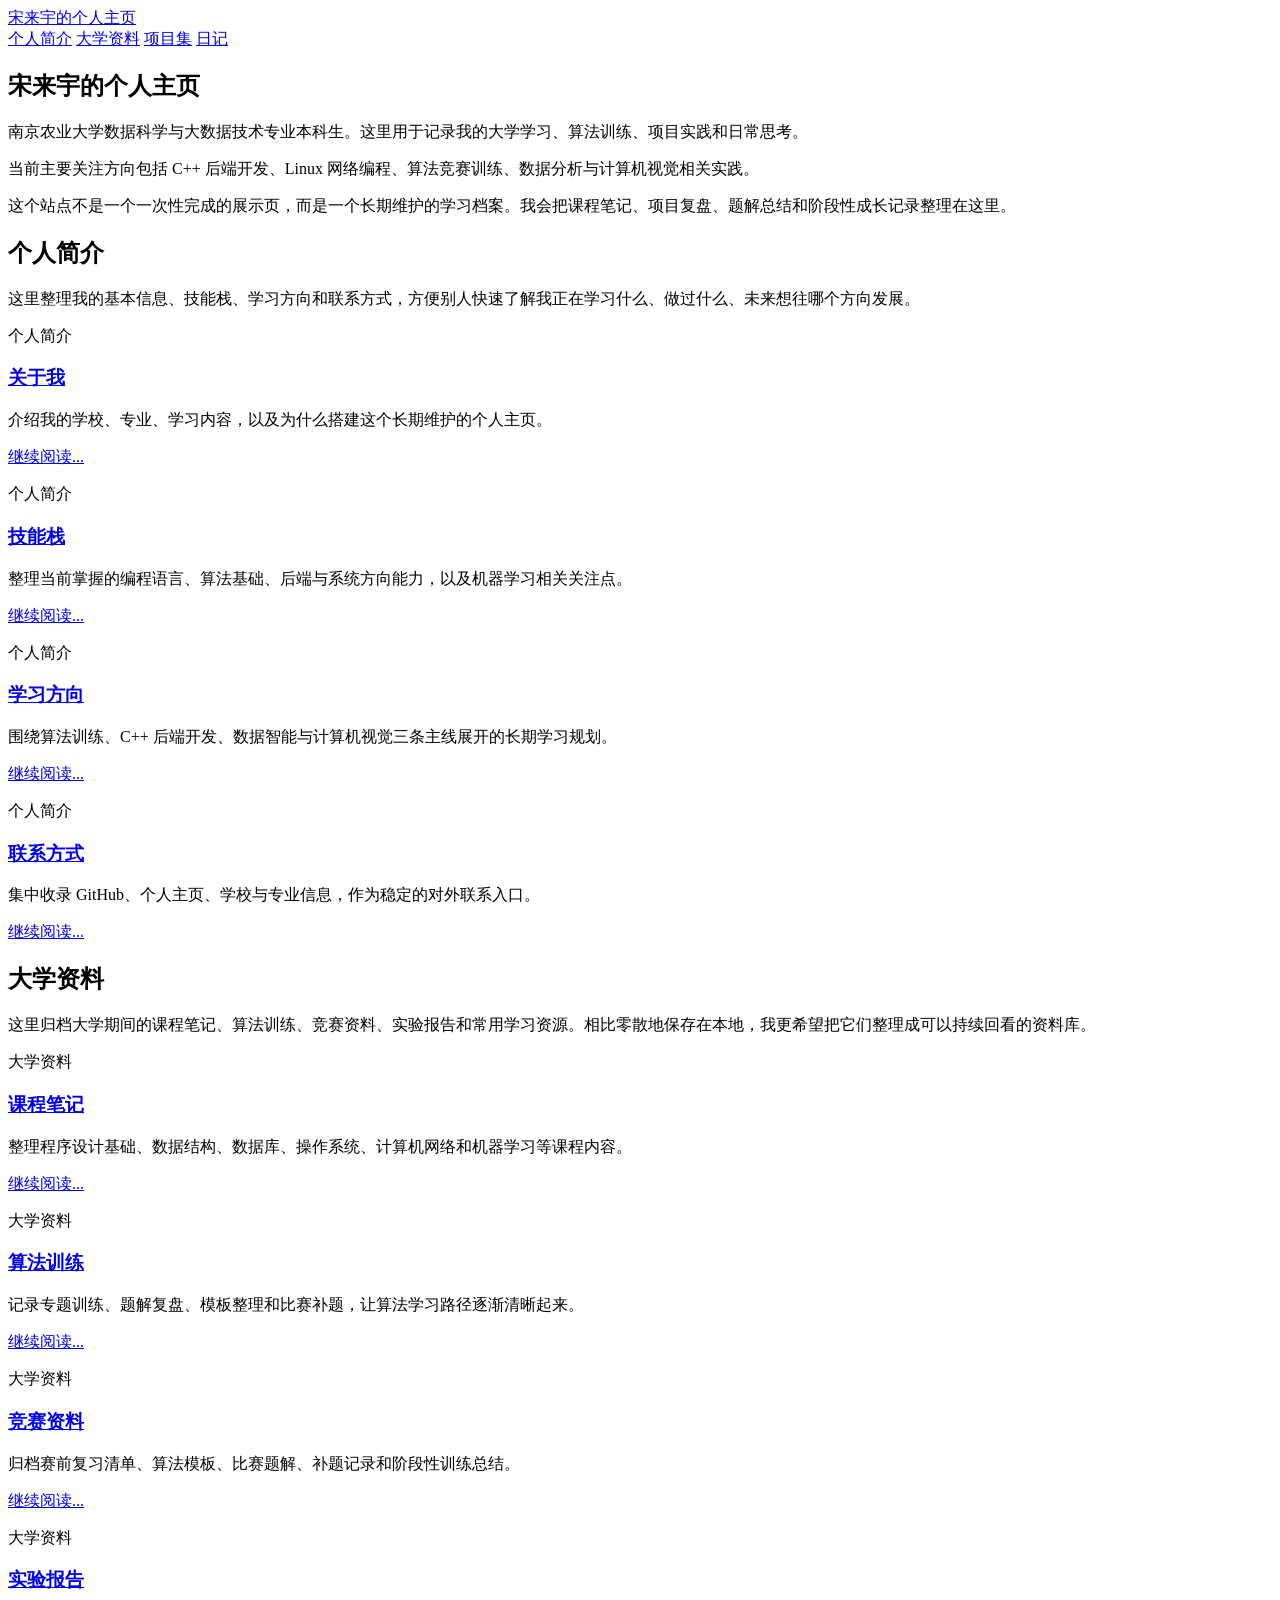
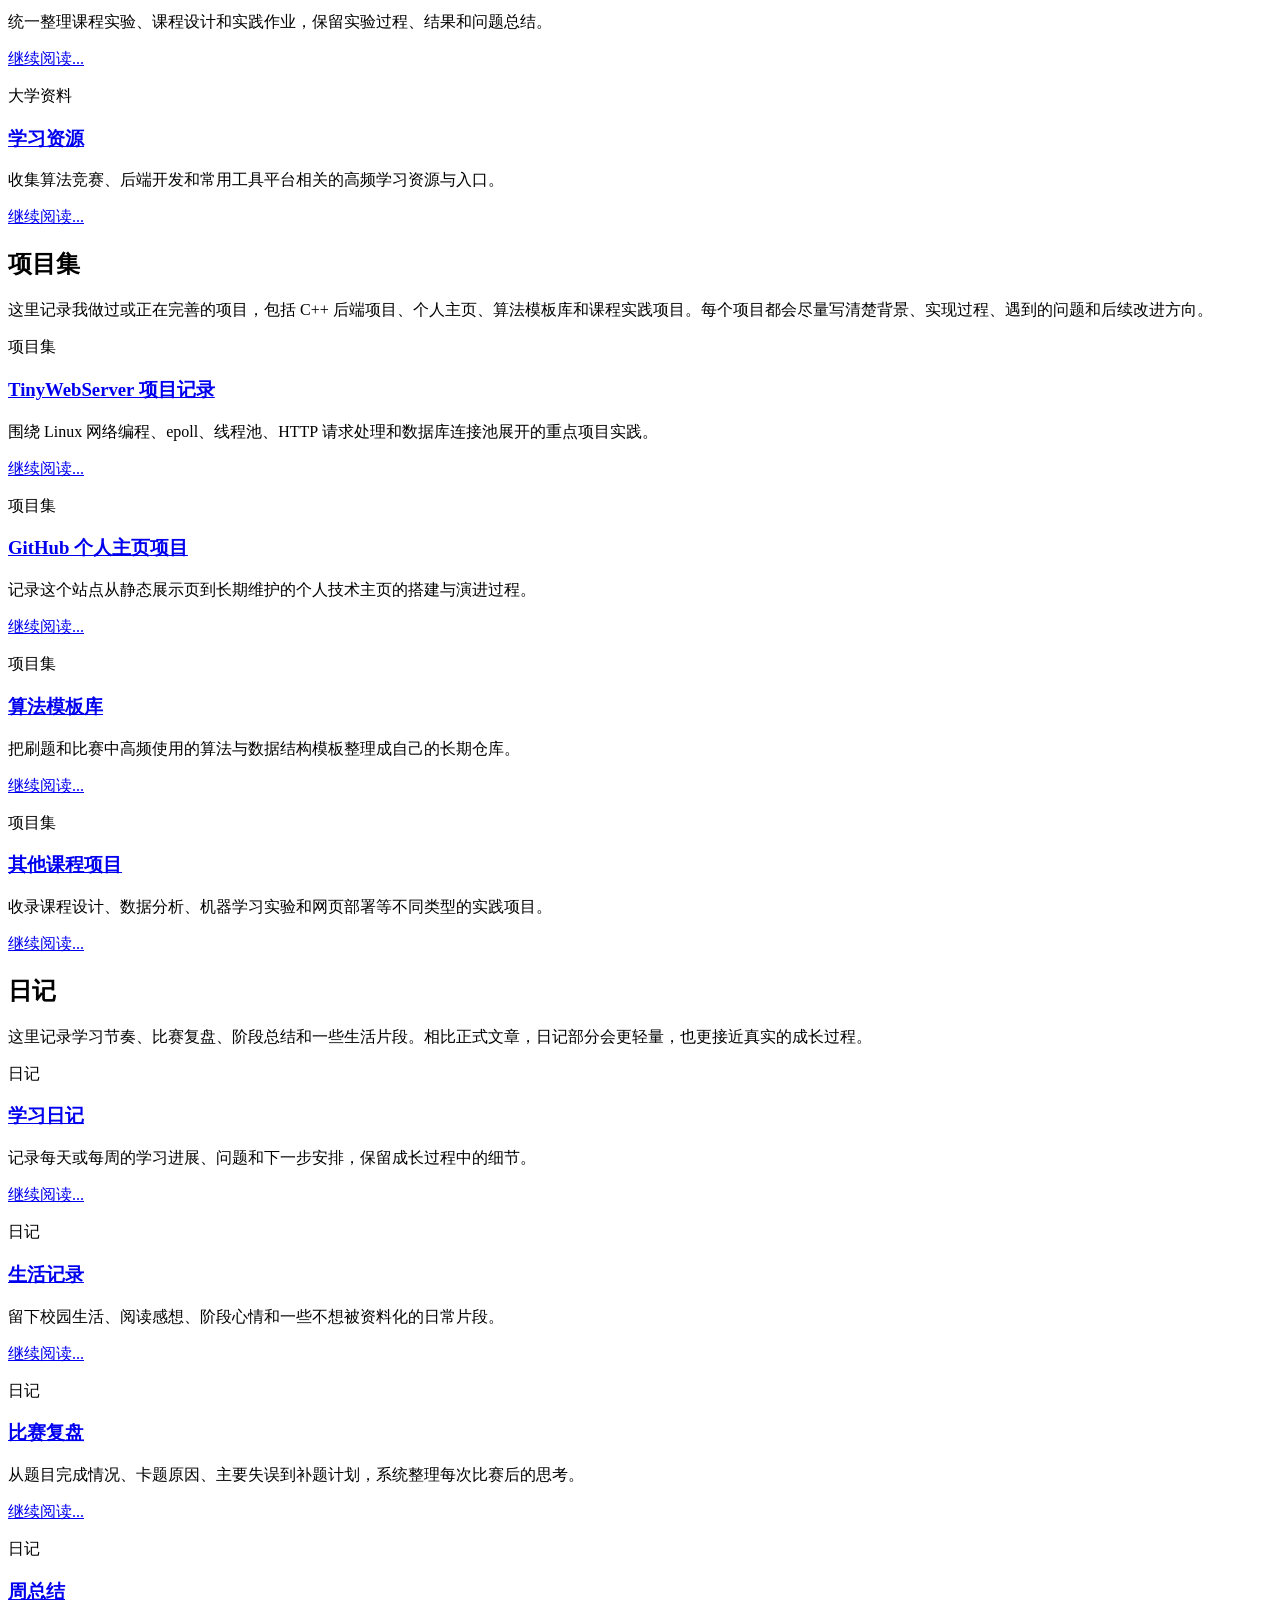
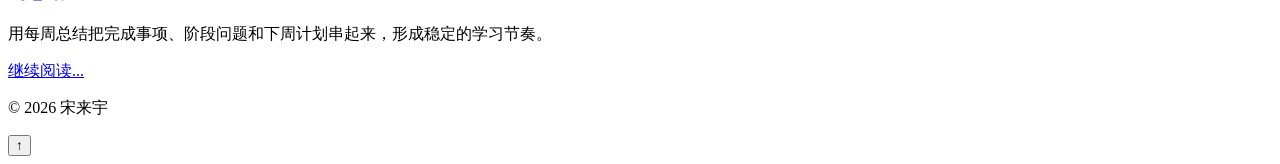
==== index.html @ f0910a73 "Update index.html" ====
<!doctype html>
<html lang="zh-CN">
<head>
  <meta charset="UTF-8" />
  <meta name="viewport" content="width=device-width, initial-scale=1.0" />
  <meta
    name="description"
    content="宋来宇的个人主页，整理个人简介、大学资料、项目集与日记文章。"
  />
  <title>宋来宇的个人主页</title>
  <link rel="preconnect" href="https://fonts.googleapis.com" />
  <link rel="preconnect" href="https://fonts.gstatic.com" crossorigin />
  <link
    href="https://fonts.googleapis.com/css2?family=IBM+Plex+Sans:wght@400;500;600;700&family=Noto+Sans+SC:wght@400;500;700&display=swap"
    rel="stylesheet"
  />
  <link rel="stylesheet" href="./styles.css" />
</head>
<body>
  <header class="page-header">
    <div class="topbar">
      <a class="site-brand" href="./index.html">宋来宇的个人主页</a>
      <nav class="site-nav" aria-label="主导航">
        <a href="#about">个人简介</a>
        <a href="#college">大学资料</a>
        <a href="#projects">项目集</a>
        <a href="#diary">日记</a>
      </nav>
    </div>
  </header>

  <main class="home-page">
    <section class="intro-panel">
      <h1>宋来宇的个人主页</h1>
      <p>
        南京农业大学数据科学与大数据技术专业本科生。这里用于记录我的大学学习、算法训练、项目实践和日常思考。
      </p>
      <p>
        当前主要关注方向包括 C++ 后端开发、Linux 网络编程、算法竞赛训练、数据分析与计算机视觉相关实践。
      </p>
      <p>
        这个站点不是一个一次性完成的展示页，而是一个长期维护的学习档案。我会把课程笔记、项目复盘、题解总结和阶段性成长记录整理在这里。
      </p>
    </section>

    <section class="archive-section" id="about">
      <div class="section-intro">
        <h2>个人简介</h2>
        <p>
          这里整理我的基本信息、技能栈、学习方向和联系方式，方便别人快速了解我正在学习什么、做过什么、未来想往哪个方向发展。
        </p>
      </div>

      <div class="post-list">
        <article class="post-item">
          <p class="post-meta">个人简介</p>
          <h3><a href="./posts/about/about-me.html">关于我</a></h3>
          <p>介绍我的学校、专业、学习内容，以及为什么搭建这个长期维护的个人主页。</p>
          <a class="read-more" href="./posts/about/about-me.html">继续阅读...</a>
        </article>
        <article class="post-item">
          <p class="post-meta">个人简介</p>
          <h3><a href="./posts/about/skills.html">技能栈</a></h3>
          <p>整理当前掌握的编程语言、算法基础、后端与系统方向能力，以及机器学习相关关注点。</p>
          <a class="read-more" href="./posts/about/skills.html">继续阅读...</a>
        </article>
        <article class="post-item">
          <p class="post-meta">个人简介</p>
          <h3><a href="./posts/about/study-focus.html">学习方向</a></h3>
          <p>围绕算法训练、C++ 后端开发、数据智能与计算机视觉三条主线展开的长期学习规划。</p>
          <a class="read-more" href="./posts/about/study-focus.html">继续阅读...</a>
        </article>
        <article class="post-item">
          <p class="post-meta">个人简介</p>
          <h3><a href="./posts/about/contact.html">联系方式</a></h3>
          <p>集中收录 GitHub、个人主页、学校与专业信息，作为稳定的对外联系入口。</p>
          <a class="read-more" href="./posts/about/contact.html">继续阅读...</a>
        </article>
      </div>
    </section>

    <section class="archive-section" id="college">
      <div class="section-intro">
        <h2>大学资料</h2>
        <p>
          这里归档大学期间的课程笔记、算法训练、竞赛资料、实验报告和常用学习资源。相比零散地保存在本地，我更希望把它们整理成可以持续回看的资料库。
        </p>
      </div>

      <div class="post-list">
        <article class="post-item">
          <p class="post-meta">大学资料</p>
          <h3><a href="./posts/college/course-notes.html">课程笔记</a></h3>
          <p>整理程序设计基础、数据结构、数据库、操作系统、计算机网络和机器学习等课程内容。</p>
          <a class="read-more" href="./posts/college/course-notes.html">继续阅读...</a>
        </article>
        <article class="post-item">
          <p class="post-meta">大学资料</p>
          <h3><a href="./posts/college/algorithm-training.html">算法训练</a></h3>
          <p>记录专题训练、题解复盘、模板整理和比赛补题，让算法学习路径逐渐清晰起来。</p>
          <a class="read-more" href="./posts/college/algorithm-training.html">继续阅读...</a>
        </article>
        <article class="post-item">
          <p class="post-meta">大学资料</p>
          <h3><a href="./posts/college/contest-notes.html">竞赛资料</a></h3>
          <p>归档赛前复习清单、算法模板、比赛题解、补题记录和阶段性训练总结。</p>
          <a class="read-more" href="./posts/college/contest-notes.html">继续阅读...</a>
        </article>
        <article class="post-item">
          <p class="post-meta">大学资料</p>
          <h3><a href="./posts/college/lab-reports.html">实验报告</a></h3>
          <p>统一整理课程实验、课程设计和实践作业，保留实验过程、结果和问题总结。</p>
          <a class="read-more" href="./posts/college/lab-reports.html">继续阅读...</a>
        </article>
        <article class="post-item">
          <p class="post-meta">大学资料</p>
          <h3><a href="./posts/college/resources.html">学习资源</a></h3>
          <p>收集算法竞赛、后端开发和常用工具平台相关的高频学习资源与入口。</p>
          <a class="read-more" href="./posts/college/resources.html">继续阅读...</a>
        </article>
      </div>
    </section>

    <section class="archive-section" id="projects">
      <div class="section-intro">
        <h2>项目集</h2>
        <p>
          这里记录我做过或正在完善的项目，包括 C++ 后端项目、个人主页、算法模板库和课程实践项目。每个项目都会尽量写清楚背景、实现过程、遇到的问题和后续改进方向。
        </p>
      </div>

      <div class="post-list">
        <article class="post-item">
          <p class="post-meta">项目集</p>
          <h3><a href="./posts/projects/tinywebserver.html">TinyWebServer 项目记录</a></h3>
          <p>围绕 Linux 网络编程、epoll、线程池、HTTP 请求处理和数据库连接池展开的重点项目实践。</p>
          <a class="read-more" href="./posts/projects/tinywebserver.html">继续阅读...</a>
        </article>
        <article class="post-item">
          <p class="post-meta">项目集</p>
          <h3><a href="./posts/projects/github-homepage.html">GitHub 个人主页项目</a></h3>
          <p>记录这个站点从静态展示页到长期维护的个人技术主页的搭建与演进过程。</p>
          <a class="read-more" href="./posts/projects/github-homepage.html">继续阅读...</a>
        </article>
        <article class="post-item">
          <p class="post-meta">项目集</p>
          <h3><a href="./posts/projects/algorithm-template.html">算法模板库</a></h3>
          <p>把刷题和比赛中高频使用的算法与数据结构模板整理成自己的长期仓库。</p>
          <a class="read-more" href="./posts/projects/algorithm-template.html">继续阅读...</a>
        </article>
        <article class="post-item">
          <p class="post-meta">项目集</p>
          <h3><a href="./posts/projects/coursework.html">其他课程项目</a></h3>
          <p>收录课程设计、数据分析、机器学习实验和网页部署等不同类型的实践项目。</p>
          <a class="read-more" href="./posts/projects/coursework.html">继续阅读...</a>
        </article>
      </div>
    </section>

    <section class="archive-section" id="diary">
      <div class="section-intro">
        <h2>日记</h2>
        <p>
          这里记录学习节奏、比赛复盘、阶段总结和一些生活片段。相比正式文章，日记部分会更轻量，也更接近真实的成长过程。
        </p>
      </div>

      <div class="post-list">
        <article class="post-item">
          <p class="post-meta">日记</p>
          <h3><a href="./posts/diary/study-log.html">学习日记</a></h3>
          <p>记录每天或每周的学习进展、问题和下一步安排，保留成长过程中的细节。</p>
          <a class="read-more" href="./posts/diary/study-log.html">继续阅读...</a>
        </article>
        <article class="post-item">
          <p class="post-meta">日记</p>
          <h3><a href="./posts/diary/life.html">生活记录</a></h3>
          <p>留下校园生活、阅读感想、阶段心情和一些不想被资料化的日常片段。</p>
          <a class="read-more" href="./posts/diary/life.html">继续阅读...</a>
        </article>
        <article class="post-item">
          <p class="post-meta">日记</p>
          <h3><a href="./posts/diary/contest-review.html">比赛复盘</a></h3>
          <p>从题目完成情况、卡题原因、主要失误到补题计划，系统整理每次比赛后的思考。</p>
          <a class="read-more" href="./posts/diary/contest-review.html">继续阅读...</a>
        </article>
        <article class="post-item">
          <p class="post-meta">日记</p>
          <h3><a href="./posts/diary/weekly-summary.html">周总结</a></h3>
          <p>用每周总结把完成事项、阶段问题和下周计划串起来，形成稳定的学习节奏。</p>
          <a class="read-more" href="./posts/diary/weekly-summary.html">继续阅读...</a>
        </article>
      </div>
    </section>
  </main>

  <footer class="page-footer">
    <p>&copy; 2026 宋来宇</p>
  </footer>

  <button class="back-top" type="button" aria-label="返回顶部">↑</button>
  <script src="./script.js"></script>
</body>
</html>
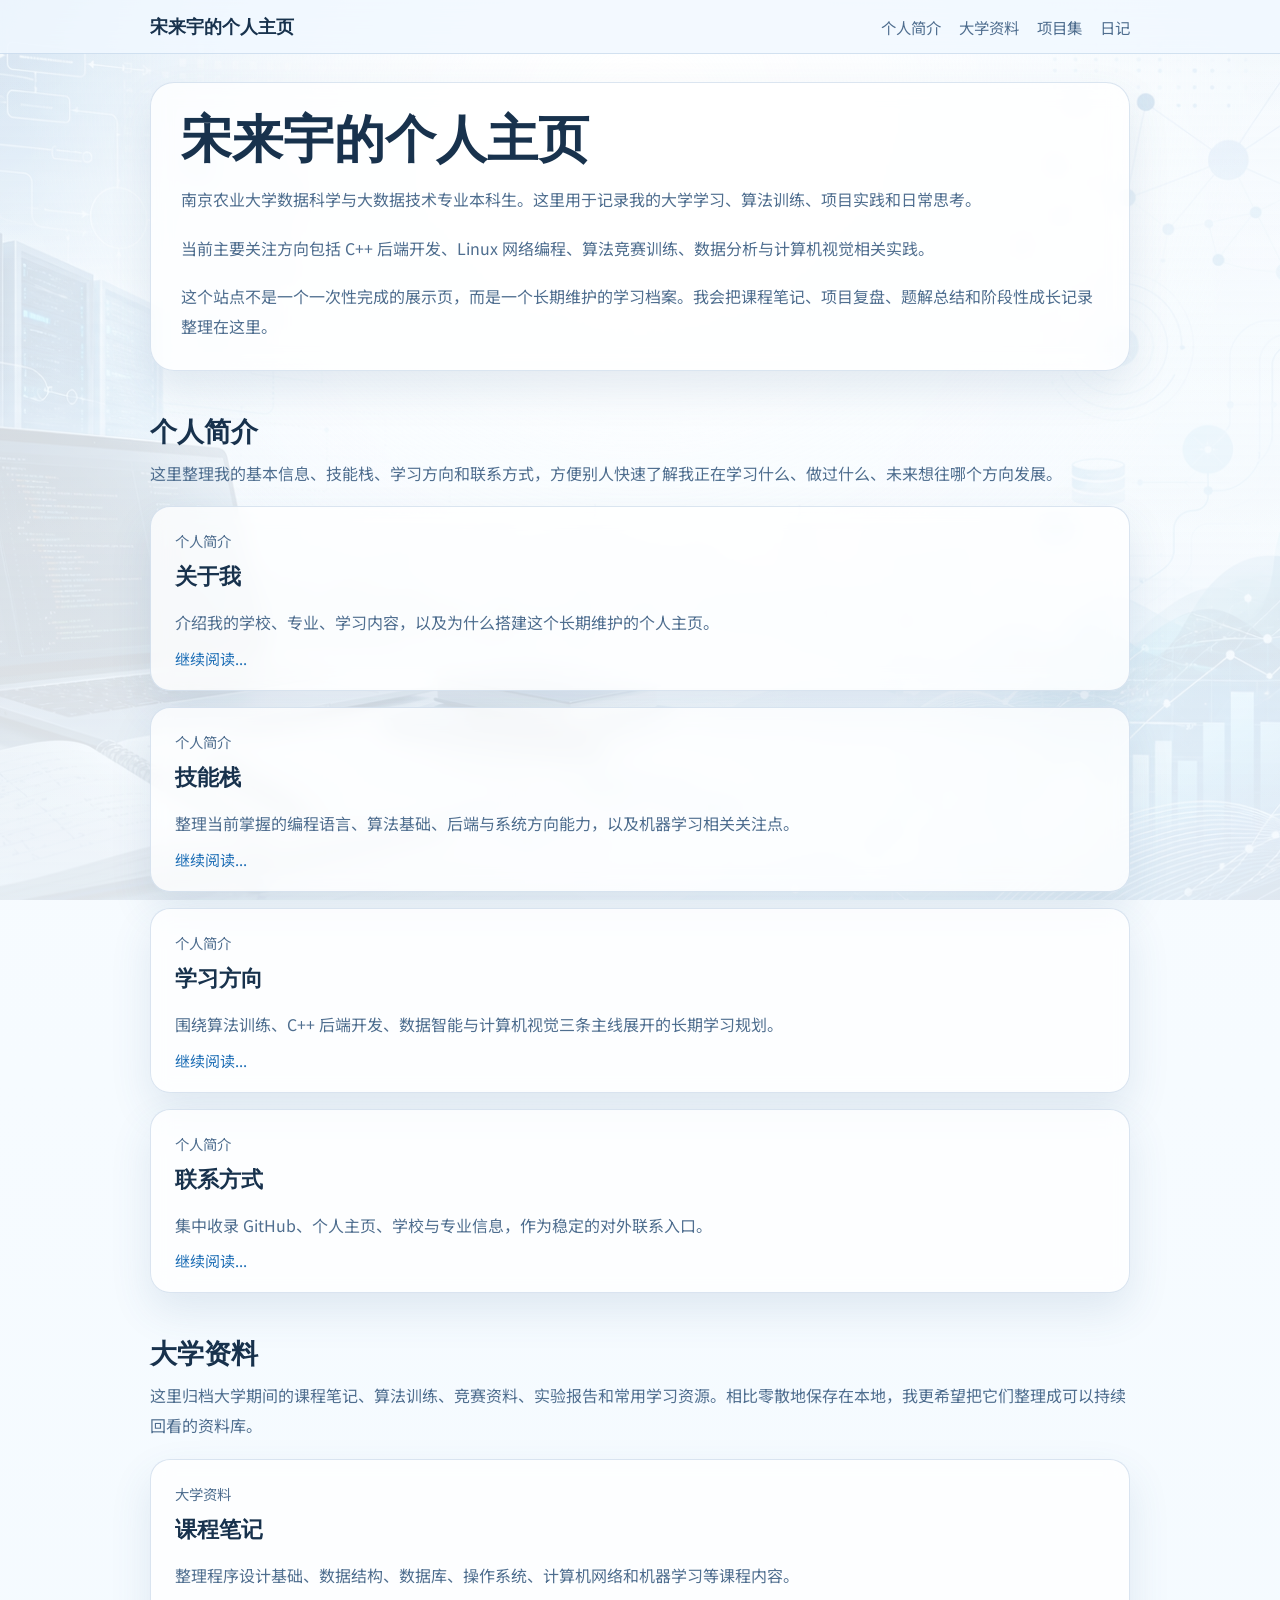
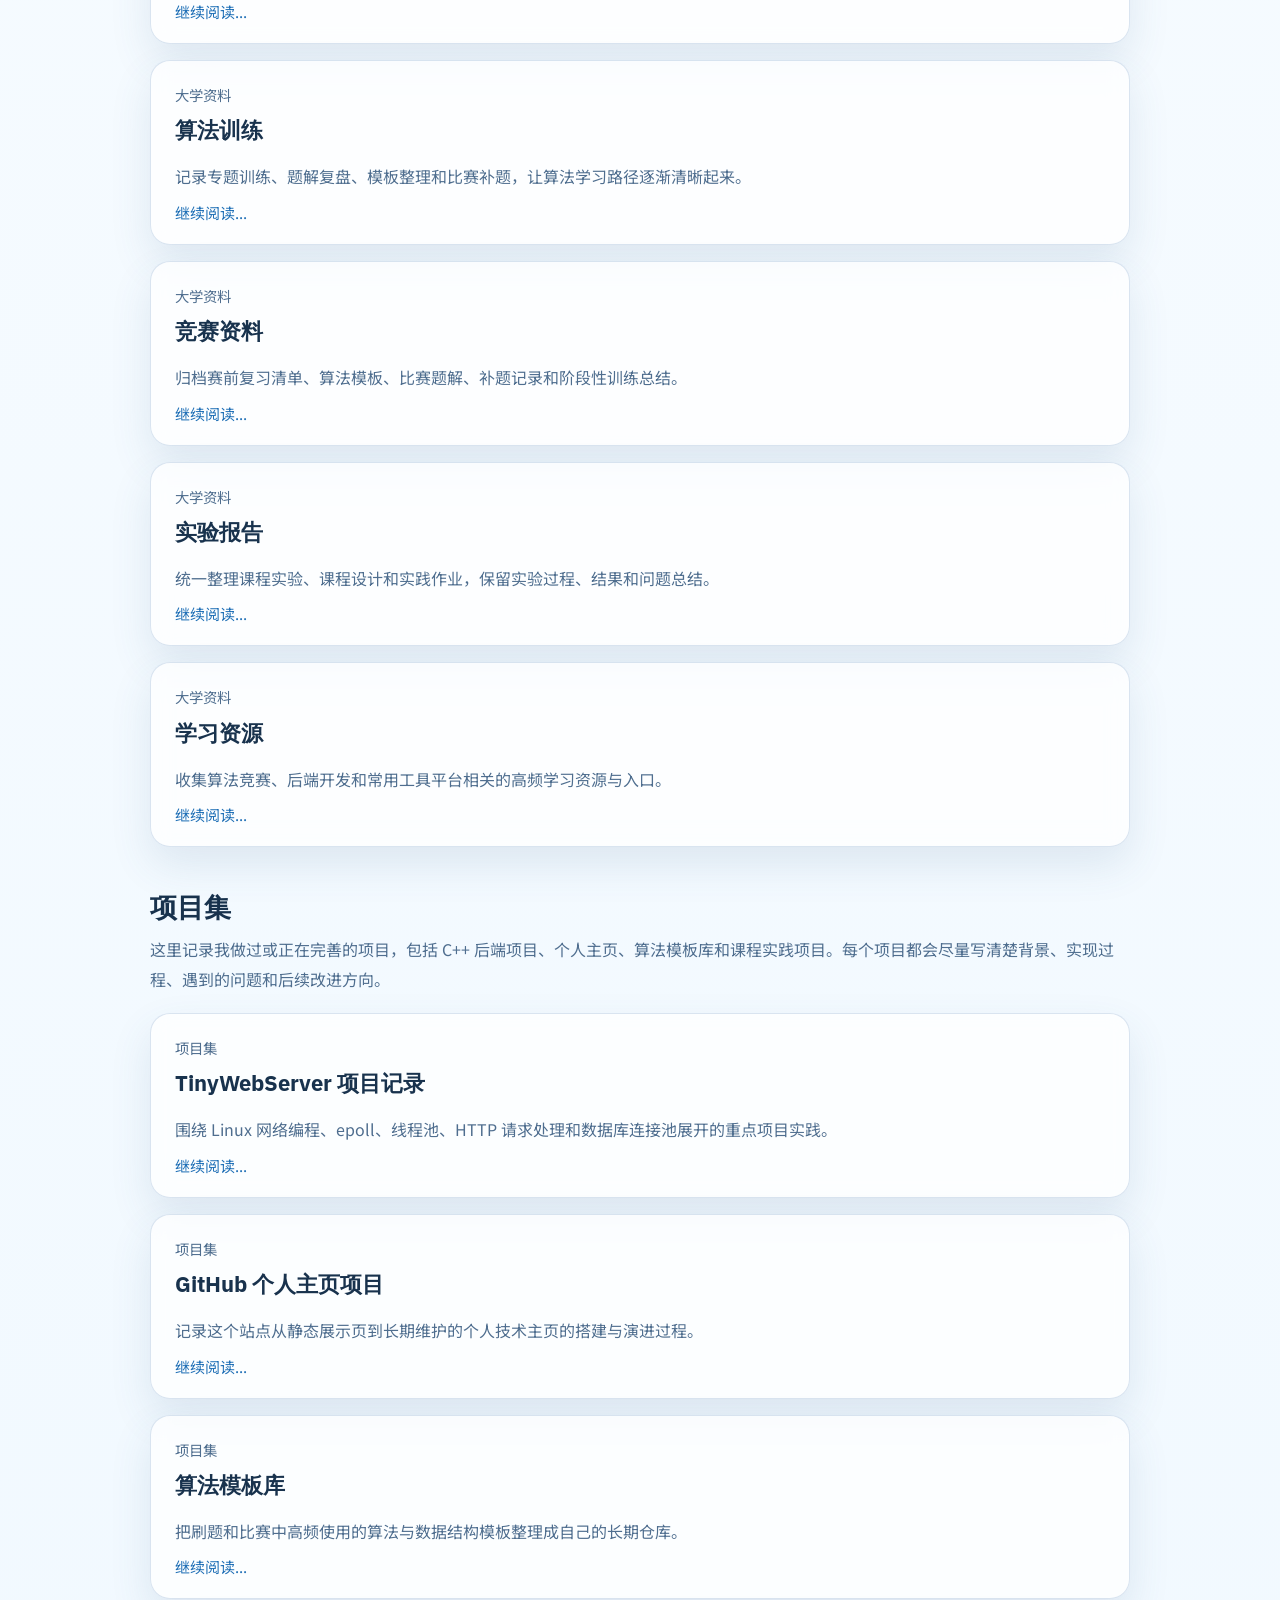
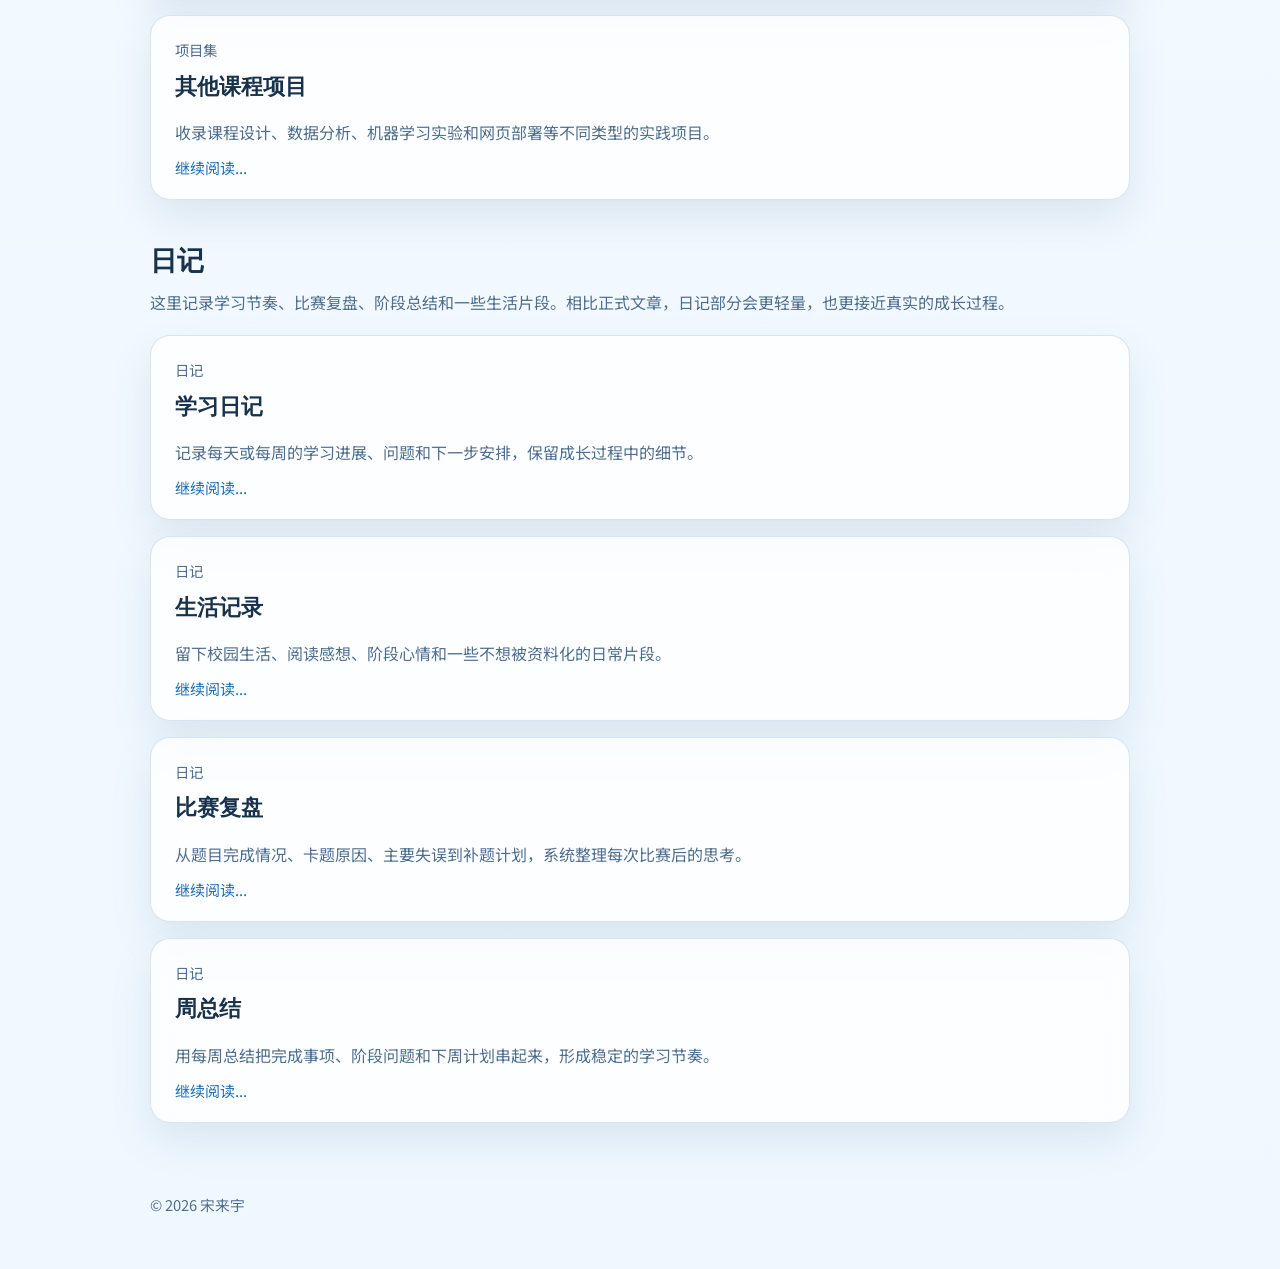
==== commit 3d03d419: "Add files via upload" ====
--- a/index.html
+++ b/index.html
@@ -1,4 +1,3 @@
-
 <!doctype html>
 <html lang="zh-CN">
 <head>
--- a/styles.css
+++ b/styles.css
@@ -0,0 +1,286 @@
+:root {
+  --bg: #eef5fb;
+  --panel: rgba(255, 255, 255, 0.76);
+  --text: #18324d;
+  --muted: #4f6e8f;
+  --line: rgba(125, 162, 201, 0.28);
+  --accent: #1f6fb6;
+  --accent-soft: rgba(209, 232, 250, 0.72);
+  --shadow: 0 18px 42px rgba(57, 97, 140, 0.12);
+  --content-width: 980px;
+}
+
+* {
+  box-sizing: border-box;
+}
+
+html {
+  scroll-behavior: smooth;
+}
+
+body {
+  margin: 0;
+  min-height: 100vh;
+  font-family: "Noto Sans SC", "IBM Plex Sans", sans-serif;
+  color: var(--text);
+  background:
+    linear-gradient(rgba(246, 251, 255, 0.76), rgba(237, 247, 255, 0.88)),
+    url("./assets/homepage-bg.png") center top / cover no-repeat fixed;
+}
+
+body::before {
+  content: "";
+  position: fixed;
+  inset: 0;
+  pointer-events: none;
+  background:
+    radial-gradient(circle at 50% 12%, rgba(255, 255, 255, 0.98), rgba(255, 255, 255, 0.45) 34%, rgba(255, 255, 255, 0.08) 60%),
+    linear-gradient(180deg, rgba(244, 250, 255, 0.24), rgba(244, 250, 255, 0.56));
+  z-index: -1;
+}
+
+a {
+  color: inherit;
+  text-decoration: none;
+}
+
+.page-header {
+  position: sticky;
+  top: 0;
+  z-index: 10;
+  background: rgba(241, 248, 255, 0.82);
+  border-bottom: 1px solid var(--line);
+  backdrop-filter: blur(14px);
+}
+
+.topbar {
+  width: min(var(--content-width), calc(100% - 24px));
+  margin: 0 auto;
+  padding: 14px 0;
+  display: flex;
+  align-items: center;
+  justify-content: space-between;
+  gap: 20px;
+}
+
+.site-brand {
+  font-family: "IBM Plex Sans", sans-serif;
+  font-size: 1.15rem;
+  font-weight: 700;
+}
+
+.site-nav {
+  display: flex;
+  flex-wrap: wrap;
+  gap: 18px;
+}
+
+.site-nav a {
+  color: var(--muted);
+  font-size: 0.96rem;
+  transition: color 180ms ease;
+}
+
+.site-nav a:hover,
+.site-nav a.is-active {
+  color: var(--text);
+}
+
+.home-page,
+.post-page {
+  width: min(var(--content-width), calc(100% - 24px));
+  margin: 0 auto;
+  padding: 28px 0 56px;
+}
+
+.intro-panel,
+.post-article {
+  padding: 28px 30px;
+  border: 1px solid var(--line);
+  background: var(--panel);
+  box-shadow: var(--shadow);
+  backdrop-filter: blur(10px);
+  border-radius: 24px;
+}
+
+.intro-panel h1,
+.section-intro h2,
+.post-title,
+.post-item h3 {
+  margin: 0;
+  font-family: "IBM Plex Sans", sans-serif;
+}
+
+.intro-panel h1 {
+  font-size: clamp(2.2rem, 4vw, 3.5rem);
+  line-height: 1.08;
+}
+
+.intro-panel p,
+.section-intro p,
+.post-item p,
+.post-article p,
+.post-article li {
+  color: var(--muted);
+  line-height: 1.9;
+}
+
+.intro-panel p {
+  margin: 18px 0 0;
+}
+
+.archive-section {
+  margin-top: 44px;
+}
+
+.section-intro {
+  margin-bottom: 18px;
+}
+
+.section-intro h2 {
+  font-size: 1.7rem;
+  line-height: 1.2;
+}
+
+.section-intro p {
+  margin: 10px 0 0;
+}
+
+.post-list {
+  display: grid;
+  gap: 16px;
+}
+
+.post-item {
+  padding: 20px 24px;
+  border: 1px solid var(--line);
+  background: var(--panel);
+  box-shadow: var(--shadow);
+  backdrop-filter: blur(10px);
+  border-radius: 20px;
+}
+
+.post-meta {
+  margin: 0;
+  color: var(--accent);
+  font-size: 0.9rem;
+}
+
+.post-item h3 {
+  margin-top: 8px;
+  font-size: 1.35rem;
+  line-height: 1.35;
+}
+
+.post-item h3 a:hover,
+.read-more:hover {
+  color: var(--accent);
+}
+
+.post-item p:last-of-type {
+  margin-bottom: 0;
+}
+
+.read-more {
+  display: inline-block;
+  margin-top: 10px;
+  color: var(--accent);
+  font-size: 0.94rem;
+}
+
+.post-header {
+  margin-bottom: 18px;
+}
+
+.post-back {
+  color: var(--accent);
+  font-size: 0.96rem;
+}
+
+.post-article {
+  box-shadow: var(--shadow);
+}
+
+.post-title {
+  font-size: clamp(2rem, 4vw, 3rem);
+  line-height: 1.08;
+}
+
+.post-subtitle {
+  margin: 14px 0 0;
+  font-size: 1.02rem;
+}
+
+.post-article h2 {
+  margin-top: 32px;
+  margin-bottom: 12px;
+  font-family: "IBM Plex Sans", sans-serif;
+  font-size: 1.35rem;
+}
+
+.post-article ul {
+  padding-left: 20px;
+}
+
+.post-article code {
+  padding: 2px 6px;
+  border-radius: 6px;
+  background: var(--accent-soft);
+  color: var(--accent);
+  font-family: "IBM Plex Sans", sans-serif;
+}
+
+.page-footer {
+  width: min(var(--content-width), calc(100% - 24px));
+  margin: 0 auto;
+  padding: 0 0 40px;
+  color: var(--muted);
+  font-size: 0.92rem;
+  text-shadow: 0 1px 0 rgba(255, 255, 255, 0.5);
+}
+
+.back-top {
+  position: fixed;
+  right: 24px;
+  bottom: 24px;
+  width: 48px;
+  height: 48px;
+  border: 0;
+  border-radius: 999px;
+  background: var(--text);
+  color: #fff;
+  cursor: pointer;
+  opacity: 0;
+  transform: translateY(10px);
+  pointer-events: none;
+  transition: opacity 180ms ease, transform 180ms ease;
+}
+
+.back-top.is-visible {
+  opacity: 1;
+  transform: translateY(0);
+  pointer-events: auto;
+}
+
+@media (max-width: 760px) {
+  body {
+    background-attachment: scroll;
+    background-position: left center;
+  }
+
+  .topbar {
+    flex-direction: column;
+    align-items: flex-start;
+  }
+
+  .site-nav {
+    gap: 12px 16px;
+  }
+
+  .intro-panel,
+  .post-item,
+  .post-article {
+    padding-left: 18px;
+    padding-right: 18px;
+  }
+}
